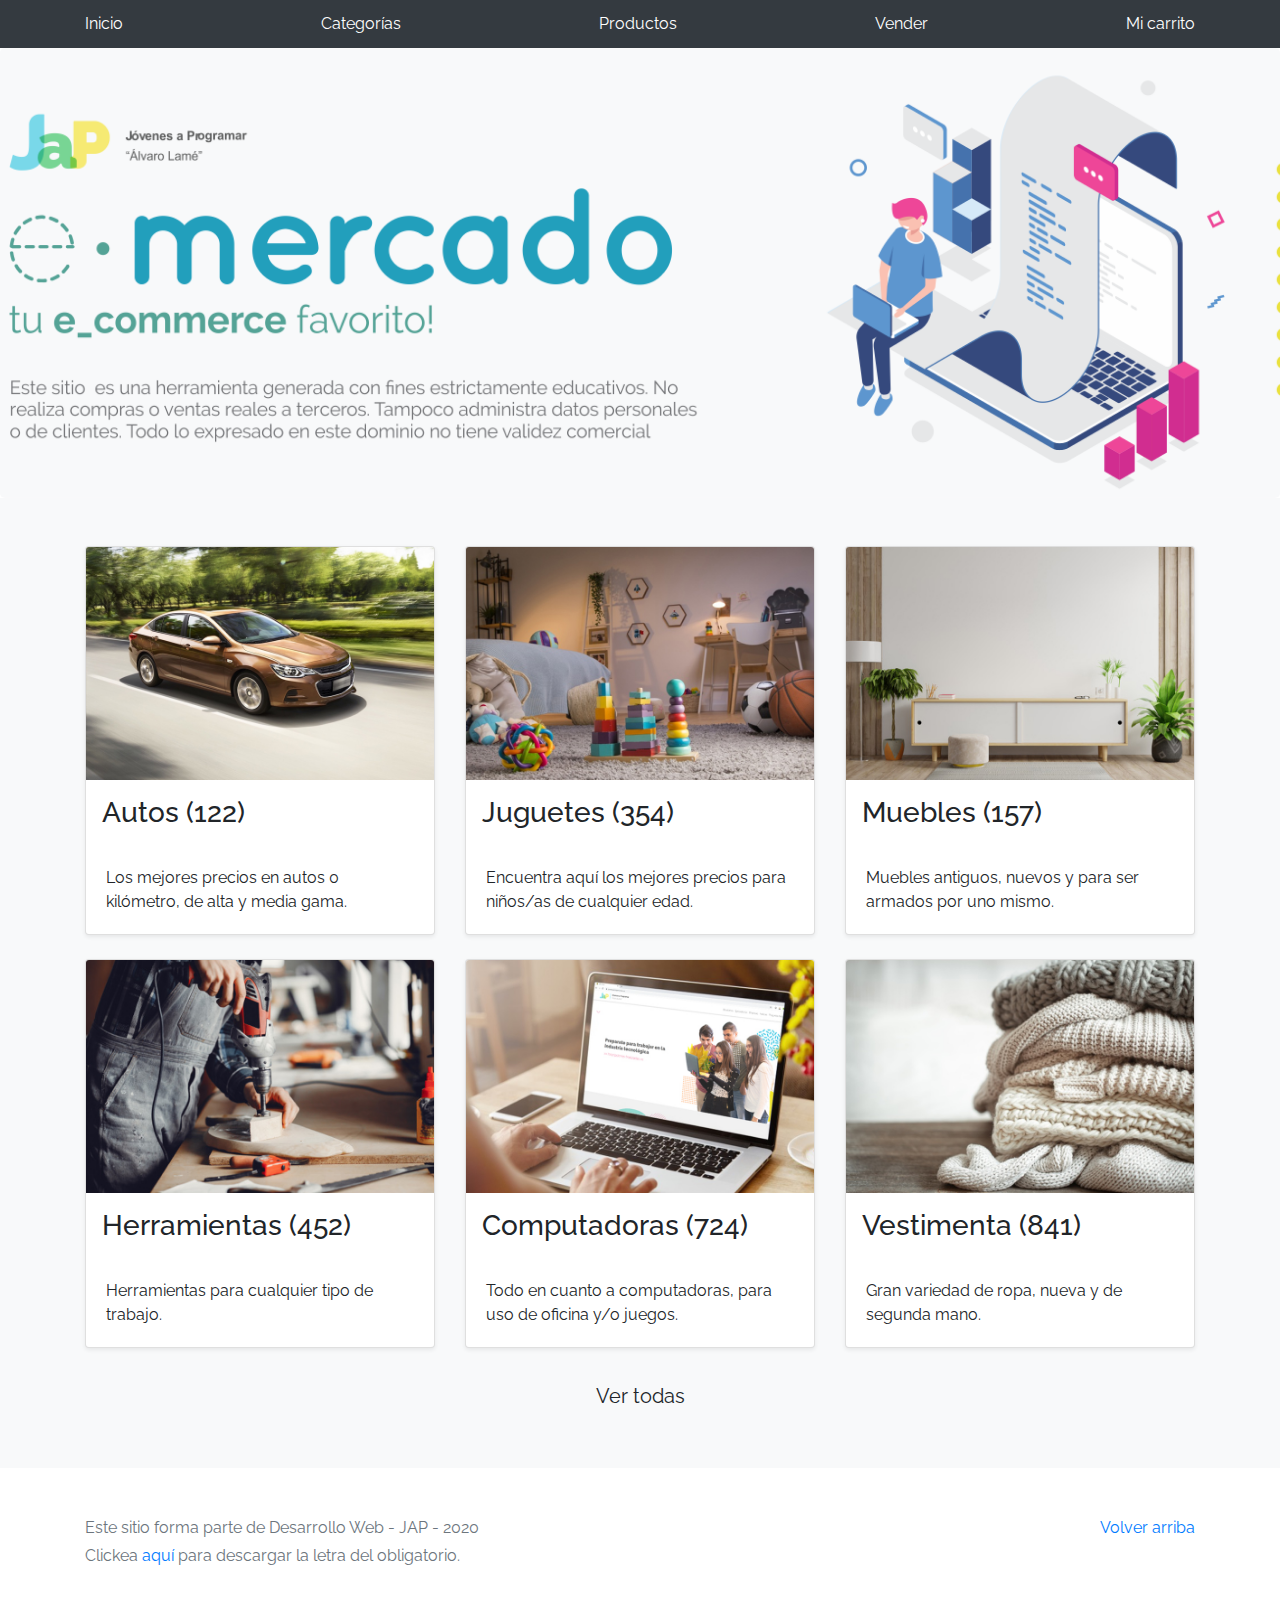
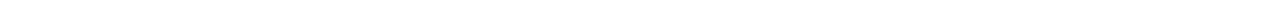
==== index.html @ 72a2771c "commit 1" ====
<!DOCTYPE html>
<!-- saved from url=(0049)https://getbootstrap.com/docs/4.3/examples/album/ -->
<html lang="en">
  <head>
    <meta http-equiv="Content-Type" content="text/html; charset=UTF-8">
    <meta name="viewport" content="width=device-width, initial-scale=1, shrink-to-fit=no">
    <meta name="description" content="">
    <title>eMercado - Todo lo que busques está aquí</title>

    <link rel="canonical" href="https://getbootstrap.com/docs/4.3/examples/album/">
    <link href="https://fonts.googleapis.com/css?family=Raleway:300,300i,400,400i,700,700i,900,900i" rel="stylesheet">
    <!-- Bootstrap core CSS -->
    <link href="css/bootstrap.min.css" rel="stylesheet">
    <link href="css/styles.css" rel="stylesheet">
  </head>
  <body>
    <nav class="site-header sticky-top py-1 bg-dark">
      <div class="container d-flex flex-column flex-md-row justify-content-between">
        <a class="py-2 d-none d-md-inline-block" href="index.html">Inicio</a>
        <a class="py-2 d-none d-md-inline-block" href="categories.html">Categorías</a>
        <a class="py-2 d-none d-md-inline-block" href="products.html">Productos</a>
        <a class="py-2 d-none d-md-inline-block" href="sell.html">Vender</a>
        <a class="py-2 d-none d-md-inline-block" href="cart.html">Mi carrito</a>
      </div>
    </nav>
    <main role="main">
      <section class="jumbotron text-center">
        <div class="m-5">
          <h1></h1>
        </div>
      </section>
      <div class="album py-5 bg-light">
        <div class="container">
          <div class="row">
            <div class="col-md-4">
              <a href="categories.html" class="card mb-4 shadow-sm custom-card">
                <img class="bd-placeholder-img card-img-top"  src="img/cat1.jpg">
                <h3 class="m-3">Autos (122)</h3>
                <div class="card-body">
                  <p class="card-text">Los mejores precios en autos 0 kilómetro, de alta y media gama.</p>
                </div>
              </a>
            </div>
            <div class="col-md-4">
                <a href="categories.html" class="card mb-4 shadow-sm custom-card">
                  <img class="bd-placeholder-img card-img-top" src="img/cat2.jpg">
                  <h3 class="m-3">Juguetes (354)</h3>
                  <div class="card-body">
                    <p class="card-text">Encuentra aquí los mejores precios para niños/as de cualquier edad.</p>
                  </div>
                </a>
            </div>
            <div class="col-md-4">
                <a href="categories.html" class="card mb-4 shadow-sm custom-card">
                  <img class="bd-placeholder-img card-img-top" src="img/cat3.jpg">
                  <h3 class="m-3">Muebles (157)</h3>
                  <div class="card-body">
                    <p class="card-text">Muebles antiguos, nuevos y para ser armados por uno mismo.</p>
                  </div>
                </a>
            </div>
            <div class="col-md-4">
                <a href="categories.html" class="card mb-4 shadow-sm custom-card">
                  <img class="bd-placeholder-img card-img-top" src="img/cat4.jpg">
                  <h3 class="m-3">Herramientas (452)</h3>
                  <div class="card-body">
                    <p class="card-text">Herramientas para cualquier tipo de trabajo.</p>
                  </div>
                </a>
            </div>
            <div class="col-md-4">
                <a href="categories.html" class="card mb-4 shadow-sm custom-card">
                  <img class="bd-placeholder-img card-img-top" src="img/cat5.jpg">
                  <h3 class="m-3">Computadoras (724)</h3>
                  <div class="card-body">
                    <p class="card-text">Todo en cuanto a computadoras, para uso de oficina y/o juegos.</p>
                  </div>
                </a>
            </div>
            <div class="col-md-4">
                <a href="categories.html" class="card mb-4 shadow-sm custom-card">
                  <img class="bd-placeholder-img card-img-top" src="img/cat6.jpg">
                  <h3 class="m-3">Vestimenta (841)</h3>
                  <div class="card-body">
                    <p class="card-text">Gran variedad de ropa, nueva y de segunda mano.</p>
                  </div>
                </a>
            </div>
          </div>
          <div class="row">
              <a type="button" class="btn btn-light btn-lg btn-block" href="categories.html">Ver todas</a>
          </div>
        </div>
      </div>
    </main>
    <footer class="text-muted">
      <div class="container">
        <p class="float-right">
          <a href="#">Volver arriba</a>
        </p>
        <p>Este sitio forma parte de Desarrollo Web - JAP - 2020</p>
        <p>Clickea <a target="_blank" href="Letra.pdf">aquí</a> para descargar la letra del obligatorio.</p>
      </div>
    </footer>
    <script src="js/jquery-3.4.1.min.js"></script>
    <script src="js/bootstrap.bundle.min.js"></script>
    <script src="js/init.js"></script>
  </body>
</html>
---- css/styles.css ----
.jumbotron, .card-body, .container, .site-header{
    font-family: 'Raleway', serif !important;
}

.jumbotron .display-4{
    font-weight: bold;
}

.jumbotron {
  height: 50vh;
  padding: 5em inherit;
  margin-bottom: 0;
  background-color: #53C0FB;
  background: url('../img/cover_back.png');
  background-size: cover;
  background-position: center;
  background-repeat: no-repeat;
  color: black;
  font-weight: bold;
}

@media (min-width: 768px) {
  .jumbotron {
    padding-top: 6rem;
    padding-bottom: 6rem;
  }
}

.jumbotron p:last-child {
  margin-bottom: 0;
}

.jumbotron-heading {
  font-weight: 300;
}

.jumbotron .container {
  max-width: 40rem;
  background-color: rgba(255, 255, 255, 0.5);
  border-radius: 10px;
  text-shadow: 1px 1px 2px grey;
}

.jumbotron .lead{
  font-size: 38px;
}

footer {
  padding-top: 3rem;
  padding-bottom: 3rem;
}

footer p {
  margin-bottom: .25rem;
}

.site-header a {
  color: white;
  transition: ease-in-out color .15s;
}

.light-text {
  color: white;
}

.site-header .dropdown-menu a {
  color: black;
}

.dropzone{
  border: 2px dashed #0087F7;
  border-radius: 5px;
  background: white;
}

.alert{
  position: fixed;
  top:80px;
  width: 50%;
  left: 50%;
  transform: translate(-50%, 0);
}

.lds-ring {
  display: inline-block;
  position: relative;
  width: 64px;
  height: 64px;
  top:50%;
  left: 50%;
}
.lds-ring div {
  box-sizing: border-box;
  display: block;
  position: absolute;
  width: 51px;
  height: 51px;
  margin: 6px;
  border: 6px solid #fff;
  border-radius: 50%;
  animation: lds-ring 1.2s cubic-bezier(0.5, 0, 0.5, 1) infinite;
  border-color: #fff transparent transparent transparent;
}
.lds-ring div:nth-child(1) {
  animation-delay: -0.45s;
}
.lds-ring div:nth-child(2) {
  animation-delay: -0.3s;
}
.lds-ring div:nth-child(3) {
  animation-delay: -0.15s;
}
@keyframes lds-ring {
  0% {
    transform: rotate(0deg);
  }
  100% {
    transform: rotate(360deg);
  }
}

#spinner-wrapper{
  position: fixed;
  background-color: rgba(0,0,0,0.5);
  width:100%;
  height: 100%;
  top:0;
  left:0;
  z-index: 1021;
  display: none;
}

a.custom-card,
a.custom-card:hover {
  color: inherit;
  text-decoration: inherit;
}

.checked {
  color: orange;
}
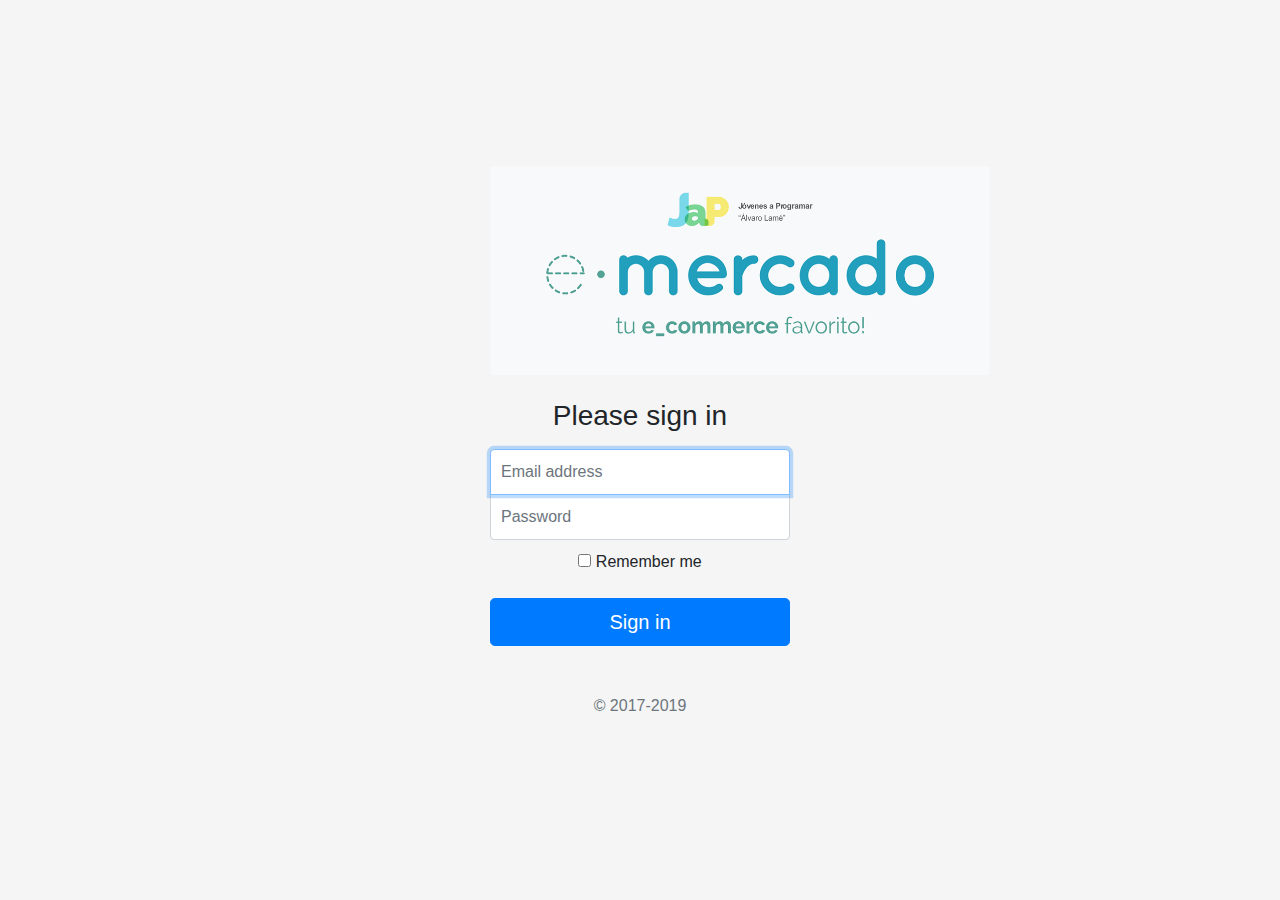
==== commit e3da32f0: "commit 2" ====
--- a/index.html
+++ b/index.html
@@ -1,109 +1,90 @@
 <!DOCTYPE html>
 <!-- saved from url=(0049)https://getbootstrap.com/docs/4.3/examples/album/ -->
 <html lang="en">
-  <head>
-    <meta http-equiv="Content-Type" content="text/html; charset=UTF-8">
-    <meta name="viewport" content="width=device-width, initial-scale=1, shrink-to-fit=no">
-    <meta name="description" content="">
-    <title>eMercado - Todo lo que busques está aquí</title>
 
-    <link rel="canonical" href="https://getbootstrap.com/docs/4.3/examples/album/">
-    <link href="https://fonts.googleapis.com/css?family=Raleway:300,300i,400,400i,700,700i,900,900i" rel="stylesheet">
-    <!-- Bootstrap core CSS -->
-    <link href="css/bootstrap.min.css" rel="stylesheet">
-    <link href="css/styles.css" rel="stylesheet">
-  </head>
-  <body>
-    <nav class="site-header sticky-top py-1 bg-dark">
-      <div class="container d-flex flex-column flex-md-row justify-content-between">
-        <a class="py-2 d-none d-md-inline-block" href="index.html">Inicio</a>
-        <a class="py-2 d-none d-md-inline-block" href="categories.html">Categorías</a>
-        <a class="py-2 d-none d-md-inline-block" href="products.html">Productos</a>
-        <a class="py-2 d-none d-md-inline-block" href="sell.html">Vender</a>
-        <a class="py-2 d-none d-md-inline-block" href="cart.html">Mi carrito</a>
-      </div>
-    </nav>
-    <main role="main">
-      <section class="jumbotron text-center">
-        <div class="m-5">
-          <h1></h1>
-        </div>
-      </section>
-      <div class="album py-5 bg-light">
-        <div class="container">
-          <div class="row">
-            <div class="col-md-4">
-              <a href="categories.html" class="card mb-4 shadow-sm custom-card">
-                <img class="bd-placeholder-img card-img-top"  src="img/cat1.jpg">
-                <h3 class="m-3">Autos (122)</h3>
-                <div class="card-body">
-                  <p class="card-text">Los mejores precios en autos 0 kilómetro, de alta y media gama.</p>
-                </div>
-              </a>
-            </div>
-            <div class="col-md-4">
-                <a href="categories.html" class="card mb-4 shadow-sm custom-card">
-                  <img class="bd-placeholder-img card-img-top" src="img/cat2.jpg">
-                  <h3 class="m-3">Juguetes (354)</h3>
-                  <div class="card-body">
-                    <p class="card-text">Encuentra aquí los mejores precios para niños/as de cualquier edad.</p>
-                  </div>
-                </a>
-            </div>
-            <div class="col-md-4">
-                <a href="categories.html" class="card mb-4 shadow-sm custom-card">
-                  <img class="bd-placeholder-img card-img-top" src="img/cat3.jpg">
-                  <h3 class="m-3">Muebles (157)</h3>
-                  <div class="card-body">
-                    <p class="card-text">Muebles antiguos, nuevos y para ser armados por uno mismo.</p>
-                  </div>
-                </a>
-            </div>
-            <div class="col-md-4">
-                <a href="categories.html" class="card mb-4 shadow-sm custom-card">
-                  <img class="bd-placeholder-img card-img-top" src="img/cat4.jpg">
-                  <h3 class="m-3">Herramientas (452)</h3>
-                  <div class="card-body">
-                    <p class="card-text">Herramientas para cualquier tipo de trabajo.</p>
-                  </div>
-                </a>
-            </div>
-            <div class="col-md-4">
-                <a href="categories.html" class="card mb-4 shadow-sm custom-card">
-                  <img class="bd-placeholder-img card-img-top" src="img/cat5.jpg">
-                  <h3 class="m-3">Computadoras (724)</h3>
-                  <div class="card-body">
-                    <p class="card-text">Todo en cuanto a computadoras, para uso de oficina y/o juegos.</p>
-                  </div>
-                </a>
-            </div>
-            <div class="col-md-4">
-                <a href="categories.html" class="card mb-4 shadow-sm custom-card">
-                  <img class="bd-placeholder-img card-img-top" src="img/cat6.jpg">
-                  <h3 class="m-3">Vestimenta (841)</h3>
-                  <div class="card-body">
-                    <p class="card-text">Gran variedad de ropa, nueva y de segunda mano.</p>
-                  </div>
-                </a>
-            </div>
-          </div>
-          <div class="row">
-              <a type="button" class="btn btn-light btn-lg btn-block" href="categories.html">Ver todas</a>
-          </div>
-        </div>
-      </div>
-    </main>
-    <footer class="text-muted">
-      <div class="container">
-        <p class="float-right">
-          <a href="#">Volver arriba</a>
-        </p>
-        <p>Este sitio forma parte de Desarrollo Web - JAP - 2020</p>
-        <p>Clickea <a target="_blank" href="Letra.pdf">aquí</a> para descargar la letra del obligatorio.</p>
-      </div>
-    </footer>
-    <script src="js/jquery-3.4.1.min.js"></script>
-    <script src="js/bootstrap.bundle.min.js"></script>
-    <script src="js/init.js"></script>
-  </body>
+<head>
+  <meta http-equiv="Content-Type" content="text/html; charset=UTF-8">
+  <meta name="viewport" content="width=device-width, initial-scale=1, shrink-to-fit=no">
+  <meta name="description" content="">
+  <title>eMercado - Todo lo que busques está aquí</title>
+
+  <link rel="canonical" href="https://getbootstrap.com/docs/4.3/examples/album/">
+  <link href="https://fonts.googleapis.com/css?family=Raleway:300,300i,400,400i,700,700i,900,900i" rel="stylesheet">
+  <!-- Bootstrap core CSS -->
+  <link href="css/bootstrap.min.css" rel="stylesheet">
+  <link href="css/styles.css" rel="stylesheet">
+  <link rel="canonical" href="https://getbootstrap.com/docs/4.3/examples/sign-in/">
+  <style>
+    html,
+body {
+  height: 100%;
+}
+
+body {
+  font-family: sans-serif;
+  display: -ms-flexbox;
+  display: flex;
+  -ms-flex-align: center;
+  align-items: center;
+  padding-top: 40px;
+  padding-bottom: 40px;
+  background-color: #f5f5f5;
+}
+
+.form-signin {
+  width: 100%;
+  max-width: 330px;
+  padding: 15px;
+  margin: auto;
+}
+.form-signin .checkbox {
+  font-weight: 400;
+}
+.form-signin .form-control {
+  position: relative;
+  box-sizing: border-box;
+  height: auto;
+  padding: 10px;
+  font-size: 16px;
+}
+.form-signin .form-control:focus {
+  z-index: 2;
+}
+.form-signin input[type="email"] {
+  margin-bottom: -1px;
+  border-bottom-right-radius: 0;
+  border-bottom-left-radius: 0;
+}
+.form-signin input[type="password"] {
+  margin-bottom: 10px;
+  border-top-left-radius: 0;
+  border-top-right-radius: 0;
+}
+
+  </style>
+
+</head>
+
+<body class="text-center">
+  <form action="menu.html" class="form-signin">
+    <img class="mb-4" src="img/login.png" width="500" >
+    <h1 class="h3 mb-3 font-weight-normal">Please sign in</h1>
+    <label for="inputEmail" class="sr-only">Email address</label>
+    <input type="email" id="inputEmail" class="form-control" placeholder="Email address" required autofocus>
+    <label for="inputPassword" class="sr-only">Password</label>
+    <input type="password" id="inputPassword" class="form-control" placeholder="Password" required style="display: flex;">
+    <div class="checkbox mb-3">
+      <label>
+        <input type="checkbox" value="remember-me"> Remember me
+      </label>
+    </div>
+    <button class="btn btn-lg btn-primary btn-block" type="submit">Sign in</button>
+    <p class="mt-5 mb-3 text-muted">&copy; 2017-2019</p>
+
+    
+  </form>
+  
+  
+</body>
+
 </html>--- a/css/styles.css
+++ b/css/styles.css
@@ -1,3 +1,27 @@
+/* BASIC */
+
+
+body {
+  height: 100vh;
+}
+
+a {
+  color: #92badd;
+  display:inline-block;
+  text-decoration: none;
+  font-weight: 400;
+}
+
+h2 {
+  text-align: center;
+  font-size: 16px;
+  font-weight: 600;
+  text-transform: uppercase;
+  display:inline-block;
+  margin: 40px 8px 10px 8px; 
+  color: #cccccc;
+}
+
 .jumbotron, .card-body, .container, .site-header{
     font-family: 'Raleway', serif !important;
 }
@@ -138,4 +162,234 @@
 
 .checked {
   color: orange;
-}+}
+
+.wrapper {
+  display: flex;
+  align-items: center;
+  flex-direction: column; 
+  justify-content: center;
+  width: 100%;
+  min-height: 100%;
+  padding: 20px;
+}
+
+#formContent {
+  -webkit-border-radius: 10px 10px 10px 10px;
+  border-radius: 10px 10px 10px 10px;
+  background: #fff;
+  padding: 30px;
+  width: 90%;
+  max-width: 450px;
+  position: relative;
+  padding: 0px;
+  -webkit-box-shadow: 0 30px 60px 0 rgba(0,0,0,0.3);
+  box-shadow: 0 30px 60px 0 rgba(0,0,0,0.3);
+  text-align: center;
+}
+
+#formFooter {
+  background-color: #f6f6f6;
+  border-top: 1px solid #dce8f1;
+  padding: 25px;
+  text-align: center;
+  -webkit-border-radius: 0 0 10px 10px;
+  border-radius: 0 0 10px 10px;
+}
+
+
+
+/* TABS */
+
+h2.inactive {
+  color: #cccccc;
+}
+
+h2.active {
+  color: #0d0d0d;
+  border-bottom: 2px solid #5fbae9;
+}
+
+
+
+/* FORM TYPOGRAPHY*/
+
+input[type=button], input[type=submit], input[type=reset]  {
+  background-color: #56baed;
+  border: none;
+  color: white;
+  padding: 15px 80px;
+  text-align: center;
+  text-decoration: none;
+  display: inline-block;
+  text-transform: uppercase;
+  font-size: 13px;
+  -webkit-box-shadow: 0 10px 30px 0 rgba(95,186,233,0.4);
+  box-shadow: 0 10px 30px 0 rgba(95,186,233,0.4);
+  -webkit-border-radius: 5px 5px 5px 5px;
+  border-radius: 5px 5px 5px 5px;
+  margin: 5px 20px 40px 20px;
+  -webkit-transition: all 0.3s ease-in-out;
+  -moz-transition: all 0.3s ease-in-out;
+  -ms-transition: all 0.3s ease-in-out;
+  -o-transition: all 0.3s ease-in-out;
+  transition: all 0.3s ease-in-out;
+}
+
+input[type=button]:hover, input[type=submit]:hover, input[type=reset]:hover  {
+  background-color: #39ace7;
+}
+
+input[type=button]:active, input[type=submit]:active, input[type=reset]:active  {
+  -moz-transform: scale(0.95);
+  -webkit-transform: scale(0.95);
+  -o-transform: scale(0.95);
+  -ms-transform: scale(0.95);
+  transform: scale(0.95);
+}
+
+input[type=text] {
+  background-color: #f6f6f6;
+  border: none;
+  color: #0d0d0d;
+  padding: 15px 32px;
+  text-align: center;
+  text-decoration: none;
+  display: inline-block;
+  font-size: 16px;
+  margin: 5px;
+  width: 85%;
+  border: 2px solid #f6f6f6;
+  -webkit-transition: all 0.5s ease-in-out;
+  -moz-transition: all 0.5s ease-in-out;
+  -ms-transition: all 0.5s ease-in-out;
+  -o-transition: all 0.5s ease-in-out;
+  transition: all 0.5s ease-in-out;
+  -webkit-border-radius: 5px 5px 5px 5px;
+  border-radius: 5px 5px 5px 5px;
+}
+
+input[type=text]:focus {
+  background-color: #fff;
+  border-bottom: 2px solid #5fbae9;
+}
+
+input[type=text]:placeholder {
+  color: #cccccc;
+}
+
+
+
+/* ANIMATIONS */
+
+/* Simple CSS3 Fade-in-down Animation */
+.fadeInDown {
+  -webkit-animation-name: fadeInDown;
+  animation-name: fadeInDown;
+  -webkit-animation-duration: 1s;
+  animation-duration: 1s;
+  -webkit-animation-fill-mode: both;
+  animation-fill-mode: both;
+}
+
+@-webkit-keyframes fadeInDown {
+  0% {
+    opacity: 0;
+    -webkit-transform: translate3d(0, -100%, 0);
+    transform: translate3d(0, -100%, 0);
+  }
+  100% {
+    opacity: 1;
+    -webkit-transform: none;
+    transform: none;
+  }
+}
+
+@keyframes fadeInDown {
+  0% {
+    opacity: 0;
+    -webkit-transform: translate3d(0, -100%, 0);
+    transform: translate3d(0, -100%, 0);
+  }
+  100% {
+    opacity: 1;
+    -webkit-transform: none;
+    transform: none;
+  }
+}
+
+/* Simple CSS3 Fade-in Animation */
+@-webkit-keyframes fadeIn { from { opacity:0; } to { opacity:1; } }
+@-moz-keyframes fadeIn { from { opacity:0; } to { opacity:1; } }
+@keyframes fadeIn { from { opacity:0; } to { opacity:1; } }
+
+.fadeIn {
+  opacity:0;
+  -webkit-animation:fadeIn ease-in 1;
+  -moz-animation:fadeIn ease-in 1;
+  animation:fadeIn ease-in 1;
+
+  -webkit-animation-fill-mode:forwards;
+  -moz-animation-fill-mode:forwards;
+  animation-fill-mode:forwards;
+
+  -webkit-animation-duration:1s;
+  -moz-animation-duration:1s;
+  animation-duration:1s;
+}
+
+.fadeIn.first {
+  -webkit-animation-delay: 0.4s;
+  -moz-animation-delay: 0.4s;
+  animation-delay: 0.4s;
+}
+
+.fadeIn.second {
+  -webkit-animation-delay: 0.6s;
+  -moz-animation-delay: 0.6s;
+  animation-delay: 0.6s;
+}
+
+.fadeIn.third {
+  -webkit-animation-delay: 0.8s;
+  -moz-animation-delay: 0.8s;
+  animation-delay: 0.8s;
+}
+
+.fadeIn.fourth {
+  -webkit-animation-delay: 1s;
+  -moz-animation-delay: 1s;
+  animation-delay: 1s;
+}
+
+/* Simple CSS3 Fade-in Animation */
+.underlineHover:after {
+  display: block;
+  left: 0;
+  bottom: -10px;
+  width: 0;
+  height: 2px;
+  background-color: #56baed;
+  content: "";
+  transition: width 0.2s;
+}
+
+.underlineHover:hover {
+  color: #0d0d0d;
+}
+
+.underlineHover:hover:after{
+  width: 100%;
+}
+
+
+
+/* OTHERS */
+
+*:focus {
+    outline: none;
+} 
+
+#icon {
+  width:60%;
+}
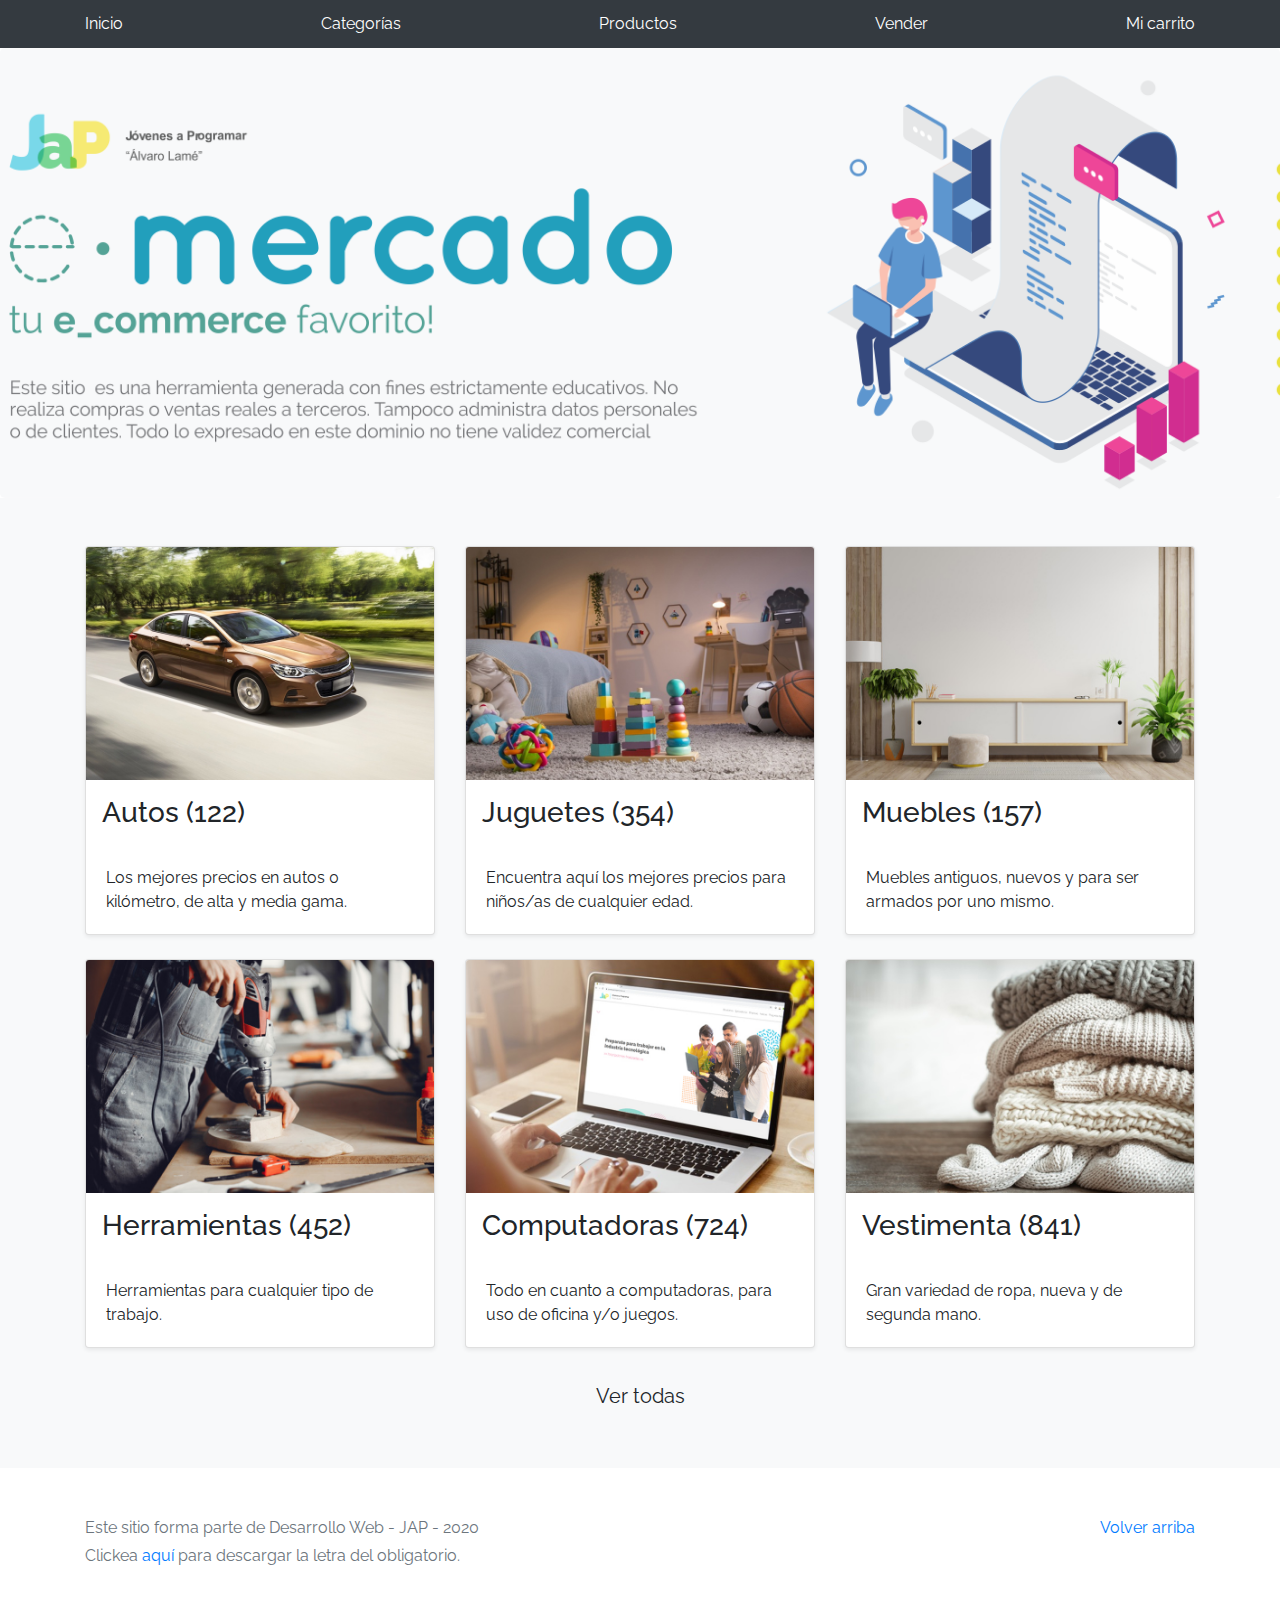
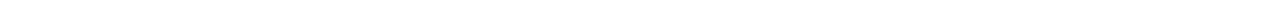
==== commit 23962500: "Revert "commit 2"" ====
--- a/index.html
+++ b/index.html
@@ -1,90 +1,109 @@
 <!DOCTYPE html>
 <!-- saved from url=(0049)https://getbootstrap.com/docs/4.3/examples/album/ -->
 <html lang="en">
+  <head>
+    <meta http-equiv="Content-Type" content="text/html; charset=UTF-8">
+    <meta name="viewport" content="width=device-width, initial-scale=1, shrink-to-fit=no">
+    <meta name="description" content="">
+    <title>eMercado - Todo lo que busques está aquí</title>
 
-<head>
-  <meta http-equiv="Content-Type" content="text/html; charset=UTF-8">
-  <meta name="viewport" content="width=device-width, initial-scale=1, shrink-to-fit=no">
-  <meta name="description" content="">
-  <title>eMercado - Todo lo que busques está aquí</title>
-
-  <link rel="canonical" href="https://getbootstrap.com/docs/4.3/examples/album/">
-  <link href="https://fonts.googleapis.com/css?family=Raleway:300,300i,400,400i,700,700i,900,900i" rel="stylesheet">
-  <!-- Bootstrap core CSS -->
-  <link href="css/bootstrap.min.css" rel="stylesheet">
-  <link href="css/styles.css" rel="stylesheet">
-  <link rel="canonical" href="https://getbootstrap.com/docs/4.3/examples/sign-in/">
-  <style>
-    html,
-body {
-  height: 100%;
-}
-
-body {
-  font-family: sans-serif;
-  display: -ms-flexbox;
-  display: flex;
-  -ms-flex-align: center;
-  align-items: center;
-  padding-top: 40px;
-  padding-bottom: 40px;
-  background-color: #f5f5f5;
-}
-
-.form-signin {
-  width: 100%;
-  max-width: 330px;
-  padding: 15px;
-  margin: auto;
-}
-.form-signin .checkbox {
-  font-weight: 400;
-}
-.form-signin .form-control {
-  position: relative;
-  box-sizing: border-box;
-  height: auto;
-  padding: 10px;
-  font-size: 16px;
-}
-.form-signin .form-control:focus {
-  z-index: 2;
-}
-.form-signin input[type="email"] {
-  margin-bottom: -1px;
-  border-bottom-right-radius: 0;
-  border-bottom-left-radius: 0;
-}
-.form-signin input[type="password"] {
-  margin-bottom: 10px;
-  border-top-left-radius: 0;
-  border-top-right-radius: 0;
-}
-
-  </style>
-
-</head>
-
-<body class="text-center">
-  <form action="menu.html" class="form-signin">
-    <img class="mb-4" src="img/login.png" width="500" >
-    <h1 class="h3 mb-3 font-weight-normal">Please sign in</h1>
-    <label for="inputEmail" class="sr-only">Email address</label>
-    <input type="email" id="inputEmail" class="form-control" placeholder="Email address" required autofocus>
-    <label for="inputPassword" class="sr-only">Password</label>
-    <input type="password" id="inputPassword" class="form-control" placeholder="Password" required style="display: flex;">
-    <div class="checkbox mb-3">
-      <label>
-        <input type="checkbox" value="remember-me"> Remember me
-      </label>
-    </div>
-    <button class="btn btn-lg btn-primary btn-block" type="submit">Sign in</button>
-    <p class="mt-5 mb-3 text-muted">&copy; 2017-2019</p>
-
-    
-  </form>
-  
-  
-</body>
-
+    <link rel="canonical" href="https://getbootstrap.com/docs/4.3/examples/album/">
+    <link href="https://fonts.googleapis.com/css?family=Raleway:300,300i,400,400i,700,700i,900,900i" rel="stylesheet">
+    <!-- Bootstrap core CSS -->
+    <link href="css/bootstrap.min.css" rel="stylesheet">
+    <link href="css/styles.css" rel="stylesheet">
+  </head>
+  <body>
+    <nav class="site-header sticky-top py-1 bg-dark">
+      <div class="container d-flex flex-column flex-md-row justify-content-between">
+        <a class="py-2 d-none d-md-inline-block" href="index.html">Inicio</a>
+        <a class="py-2 d-none d-md-inline-block" href="categories.html">Categorías</a>
+        <a class="py-2 d-none d-md-inline-block" href="products.html">Productos</a>
+        <a class="py-2 d-none d-md-inline-block" href="sell.html">Vender</a>
+        <a class="py-2 d-none d-md-inline-block" href="cart.html">Mi carrito</a>
+      </div>
+    </nav>
+    <main role="main">
+      <section class="jumbotron text-center">
+        <div class="m-5">
+          <h1></h1>
+        </div>
+      </section>
+      <div class="album py-5 bg-light">
+        <div class="container">
+          <div class="row">
+            <div class="col-md-4">
+              <a href="categories.html" class="card mb-4 shadow-sm custom-card">
+                <img class="bd-placeholder-img card-img-top"  src="img/cat1.jpg">
+                <h3 class="m-3">Autos (122)</h3>
+                <div class="card-body">
+                  <p class="card-text">Los mejores precios en autos 0 kilómetro, de alta y media gama.</p>
+                </div>
+              </a>
+            </div>
+            <div class="col-md-4">
+                <a href="categories.html" class="card mb-4 shadow-sm custom-card">
+                  <img class="bd-placeholder-img card-img-top" src="img/cat2.jpg">
+                  <h3 class="m-3">Juguetes (354)</h3>
+                  <div class="card-body">
+                    <p class="card-text">Encuentra aquí los mejores precios para niños/as de cualquier edad.</p>
+                  </div>
+                </a>
+            </div>
+            <div class="col-md-4">
+                <a href="categories.html" class="card mb-4 shadow-sm custom-card">
+                  <img class="bd-placeholder-img card-img-top" src="img/cat3.jpg">
+                  <h3 class="m-3">Muebles (157)</h3>
+                  <div class="card-body">
+                    <p class="card-text">Muebles antiguos, nuevos y para ser armados por uno mismo.</p>
+                  </div>
+                </a>
+            </div>
+            <div class="col-md-4">
+                <a href="categories.html" class="card mb-4 shadow-sm custom-card">
+                  <img class="bd-placeholder-img card-img-top" src="img/cat4.jpg">
+                  <h3 class="m-3">Herramientas (452)</h3>
+                  <div class="card-body">
+                    <p class="card-text">Herramientas para cualquier tipo de trabajo.</p>
+                  </div>
+                </a>
+            </div>
+            <div class="col-md-4">
+                <a href="categories.html" class="card mb-4 shadow-sm custom-card">
+                  <img class="bd-placeholder-img card-img-top" src="img/cat5.jpg">
+                  <h3 class="m-3">Computadoras (724)</h3>
+                  <div class="card-body">
+                    <p class="card-text">Todo en cuanto a computadoras, para uso de oficina y/o juegos.</p>
+                  </div>
+                </a>
+            </div>
+            <div class="col-md-4">
+                <a href="categories.html" class="card mb-4 shadow-sm custom-card">
+                  <img class="bd-placeholder-img card-img-top" src="img/cat6.jpg">
+                  <h3 class="m-3">Vestimenta (841)</h3>
+                  <div class="card-body">
+                    <p class="card-text">Gran variedad de ropa, nueva y de segunda mano.</p>
+                  </div>
+                </a>
+            </div>
+          </div>
+          <div class="row">
+              <a type="button" class="btn btn-light btn-lg btn-block" href="categories.html">Ver todas</a>
+          </div>
+        </div>
+      </div>
+    </main>
+    <footer class="text-muted">
+      <div class="container">
+        <p class="float-right">
+          <a href="#">Volver arriba</a>
+        </p>
+        <p>Este sitio forma parte de Desarrollo Web - JAP - 2020</p>
+        <p>Clickea <a target="_blank" href="Letra.pdf">aquí</a> para descargar la letra del obligatorio.</p>
+      </div>
+    </footer>
+    <script src="js/jquery-3.4.1.min.js"></script>
+    <script src="js/bootstrap.bundle.min.js"></script>
+    <script src="js/init.js"></script>
+  </body>
 </html>--- a/css/styles.css
+++ b/css/styles.css
@@ -1,27 +1,3 @@
-/* BASIC */
-
-
-body {
-  height: 100vh;
-}
-
-a {
-  color: #92badd;
-  display:inline-block;
-  text-decoration: none;
-  font-weight: 400;
-}
-
-h2 {
-  text-align: center;
-  font-size: 16px;
-  font-weight: 600;
-  text-transform: uppercase;
-  display:inline-block;
-  margin: 40px 8px 10px 8px; 
-  color: #cccccc;
-}
-
 .jumbotron, .card-body, .container, .site-header{
     font-family: 'Raleway', serif !important;
 }
@@ -162,234 +138,4 @@
 
 .checked {
   color: orange;
-}
-
-.wrapper {
-  display: flex;
-  align-items: center;
-  flex-direction: column; 
-  justify-content: center;
-  width: 100%;
-  min-height: 100%;
-  padding: 20px;
-}
-
-#formContent {
-  -webkit-border-radius: 10px 10px 10px 10px;
-  border-radius: 10px 10px 10px 10px;
-  background: #fff;
-  padding: 30px;
-  width: 90%;
-  max-width: 450px;
-  position: relative;
-  padding: 0px;
-  -webkit-box-shadow: 0 30px 60px 0 rgba(0,0,0,0.3);
-  box-shadow: 0 30px 60px 0 rgba(0,0,0,0.3);
-  text-align: center;
-}
-
-#formFooter {
-  background-color: #f6f6f6;
-  border-top: 1px solid #dce8f1;
-  padding: 25px;
-  text-align: center;
-  -webkit-border-radius: 0 0 10px 10px;
-  border-radius: 0 0 10px 10px;
-}
-
-
-
-/* TABS */
-
-h2.inactive {
-  color: #cccccc;
-}
-
-h2.active {
-  color: #0d0d0d;
-  border-bottom: 2px solid #5fbae9;
-}
-
-
-
-/* FORM TYPOGRAPHY*/
-
-input[type=button], input[type=submit], input[type=reset]  {
-  background-color: #56baed;
-  border: none;
-  color: white;
-  padding: 15px 80px;
-  text-align: center;
-  text-decoration: none;
-  display: inline-block;
-  text-transform: uppercase;
-  font-size: 13px;
-  -webkit-box-shadow: 0 10px 30px 0 rgba(95,186,233,0.4);
-  box-shadow: 0 10px 30px 0 rgba(95,186,233,0.4);
-  -webkit-border-radius: 5px 5px 5px 5px;
-  border-radius: 5px 5px 5px 5px;
-  margin: 5px 20px 40px 20px;
-  -webkit-transition: all 0.3s ease-in-out;
-  -moz-transition: all 0.3s ease-in-out;
-  -ms-transition: all 0.3s ease-in-out;
-  -o-transition: all 0.3s ease-in-out;
-  transition: all 0.3s ease-in-out;
-}
-
-input[type=button]:hover, input[type=submit]:hover, input[type=reset]:hover  {
-  background-color: #39ace7;
-}
-
-input[type=button]:active, input[type=submit]:active, input[type=reset]:active  {
-  -moz-transform: scale(0.95);
-  -webkit-transform: scale(0.95);
-  -o-transform: scale(0.95);
-  -ms-transform: scale(0.95);
-  transform: scale(0.95);
-}
-
-input[type=text] {
-  background-color: #f6f6f6;
-  border: none;
-  color: #0d0d0d;
-  padding: 15px 32px;
-  text-align: center;
-  text-decoration: none;
-  display: inline-block;
-  font-size: 16px;
-  margin: 5px;
-  width: 85%;
-  border: 2px solid #f6f6f6;
-  -webkit-transition: all 0.5s ease-in-out;
-  -moz-transition: all 0.5s ease-in-out;
-  -ms-transition: all 0.5s ease-in-out;
-  -o-transition: all 0.5s ease-in-out;
-  transition: all 0.5s ease-in-out;
-  -webkit-border-radius: 5px 5px 5px 5px;
-  border-radius: 5px 5px 5px 5px;
-}
-
-input[type=text]:focus {
-  background-color: #fff;
-  border-bottom: 2px solid #5fbae9;
-}
-
-input[type=text]:placeholder {
-  color: #cccccc;
-}
-
-
-
-/* ANIMATIONS */
-
-/* Simple CSS3 Fade-in-down Animation */
-.fadeInDown {
-  -webkit-animation-name: fadeInDown;
-  animation-name: fadeInDown;
-  -webkit-animation-duration: 1s;
-  animation-duration: 1s;
-  -webkit-animation-fill-mode: both;
-  animation-fill-mode: both;
-}
-
-@-webkit-keyframes fadeInDown {
-  0% {
-    opacity: 0;
-    -webkit-transform: translate3d(0, -100%, 0);
-    transform: translate3d(0, -100%, 0);
-  }
-  100% {
-    opacity: 1;
-    -webkit-transform: none;
-    transform: none;
-  }
-}
-
-@keyframes fadeInDown {
-  0% {
-    opacity: 0;
-    -webkit-transform: translate3d(0, -100%, 0);
-    transform: translate3d(0, -100%, 0);
-  }
-  100% {
-    opacity: 1;
-    -webkit-transform: none;
-    transform: none;
-  }
-}
-
-/* Simple CSS3 Fade-in Animation */
-@-webkit-keyframes fadeIn { from { opacity:0; } to { opacity:1; } }
-@-moz-keyframes fadeIn { from { opacity:0; } to { opacity:1; } }
-@keyframes fadeIn { from { opacity:0; } to { opacity:1; } }
-
-.fadeIn {
-  opacity:0;
-  -webkit-animation:fadeIn ease-in 1;
-  -moz-animation:fadeIn ease-in 1;
-  animation:fadeIn ease-in 1;
-
-  -webkit-animation-fill-mode:forwards;
-  -moz-animation-fill-mode:forwards;
-  animation-fill-mode:forwards;
-
-  -webkit-animation-duration:1s;
-  -moz-animation-duration:1s;
-  animation-duration:1s;
-}
-
-.fadeIn.first {
-  -webkit-animation-delay: 0.4s;
-  -moz-animation-delay: 0.4s;
-  animation-delay: 0.4s;
-}
-
-.fadeIn.second {
-  -webkit-animation-delay: 0.6s;
-  -moz-animation-delay: 0.6s;
-  animation-delay: 0.6s;
-}
-
-.fadeIn.third {
-  -webkit-animation-delay: 0.8s;
-  -moz-animation-delay: 0.8s;
-  animation-delay: 0.8s;
-}
-
-.fadeIn.fourth {
-  -webkit-animation-delay: 1s;
-  -moz-animation-delay: 1s;
-  animation-delay: 1s;
-}
-
-/* Simple CSS3 Fade-in Animation */
-.underlineHover:after {
-  display: block;
-  left: 0;
-  bottom: -10px;
-  width: 0;
-  height: 2px;
-  background-color: #56baed;
-  content: "";
-  transition: width 0.2s;
-}
-
-.underlineHover:hover {
-  color: #0d0d0d;
-}
-
-.underlineHover:hover:after{
-  width: 100%;
-}
-
-
-
-/* OTHERS */
-
-*:focus {
-    outline: none;
-} 
-
-#icon {
-  width:60%;
-}
+}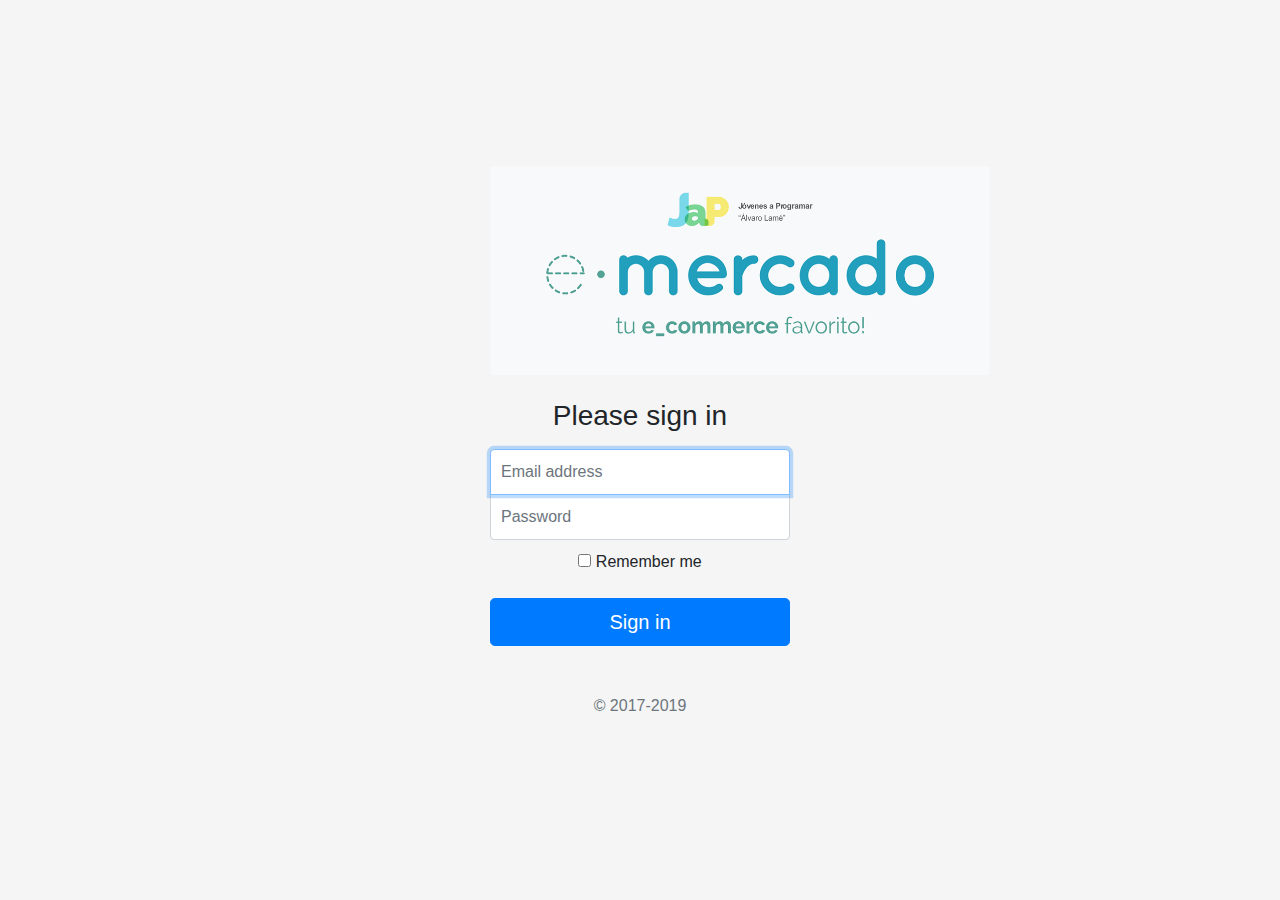
==== commit 1944484c: "commit 2" ====
--- a/index.html
+++ b/index.html
@@ -1,109 +1,90 @@
 <!DOCTYPE html>
 <!-- saved from url=(0049)https://getbootstrap.com/docs/4.3/examples/album/ -->
 <html lang="en">
-  <head>
-    <meta http-equiv="Content-Type" content="text/html; charset=UTF-8">
-    <meta name="viewport" content="width=device-width, initial-scale=1, shrink-to-fit=no">
-    <meta name="description" content="">
-    <title>eMercado - Todo lo que busques está aquí</title>
 
-    <link rel="canonical" href="https://getbootstrap.com/docs/4.3/examples/album/">
-    <link href="https://fonts.googleapis.com/css?family=Raleway:300,300i,400,400i,700,700i,900,900i" rel="stylesheet">
-    <!-- Bootstrap core CSS -->
-    <link href="css/bootstrap.min.css" rel="stylesheet">
-    <link href="css/styles.css" rel="stylesheet">
-  </head>
-  <body>
-    <nav class="site-header sticky-top py-1 bg-dark">
-      <div class="container d-flex flex-column flex-md-row justify-content-between">
-        <a class="py-2 d-none d-md-inline-block" href="index.html">Inicio</a>
-        <a class="py-2 d-none d-md-inline-block" href="categories.html">Categorías</a>
-        <a class="py-2 d-none d-md-inline-block" href="products.html">Productos</a>
-        <a class="py-2 d-none d-md-inline-block" href="sell.html">Vender</a>
-        <a class="py-2 d-none d-md-inline-block" href="cart.html">Mi carrito</a>
-      </div>
-    </nav>
-    <main role="main">
-      <section class="jumbotron text-center">
-        <div class="m-5">
-          <h1></h1>
-        </div>
-      </section>
-      <div class="album py-5 bg-light">
-        <div class="container">
-          <div class="row">
-            <div class="col-md-4">
-              <a href="categories.html" class="card mb-4 shadow-sm custom-card">
-                <img class="bd-placeholder-img card-img-top"  src="img/cat1.jpg">
-                <h3 class="m-3">Autos (122)</h3>
-                <div class="card-body">
-                  <p class="card-text">Los mejores precios en autos 0 kilómetro, de alta y media gama.</p>
-                </div>
-              </a>
-            </div>
-            <div class="col-md-4">
-                <a href="categories.html" class="card mb-4 shadow-sm custom-card">
-                  <img class="bd-placeholder-img card-img-top" src="img/cat2.jpg">
-                  <h3 class="m-3">Juguetes (354)</h3>
-                  <div class="card-body">
-                    <p class="card-text">Encuentra aquí los mejores precios para niños/as de cualquier edad.</p>
-                  </div>
-                </a>
-            </div>
-            <div class="col-md-4">
-                <a href="categories.html" class="card mb-4 shadow-sm custom-card">
-                  <img class="bd-placeholder-img card-img-top" src="img/cat3.jpg">
-                  <h3 class="m-3">Muebles (157)</h3>
-                  <div class="card-body">
-                    <p class="card-text">Muebles antiguos, nuevos y para ser armados por uno mismo.</p>
-                  </div>
-                </a>
-            </div>
-            <div class="col-md-4">
-                <a href="categories.html" class="card mb-4 shadow-sm custom-card">
-                  <img class="bd-placeholder-img card-img-top" src="img/cat4.jpg">
-                  <h3 class="m-3">Herramientas (452)</h3>
-                  <div class="card-body">
-                    <p class="card-text">Herramientas para cualquier tipo de trabajo.</p>
-                  </div>
-                </a>
-            </div>
-            <div class="col-md-4">
-                <a href="categories.html" class="card mb-4 shadow-sm custom-card">
-                  <img class="bd-placeholder-img card-img-top" src="img/cat5.jpg">
-                  <h3 class="m-3">Computadoras (724)</h3>
-                  <div class="card-body">
-                    <p class="card-text">Todo en cuanto a computadoras, para uso de oficina y/o juegos.</p>
-                  </div>
-                </a>
-            </div>
-            <div class="col-md-4">
-                <a href="categories.html" class="card mb-4 shadow-sm custom-card">
-                  <img class="bd-placeholder-img card-img-top" src="img/cat6.jpg">
-                  <h3 class="m-3">Vestimenta (841)</h3>
-                  <div class="card-body">
-                    <p class="card-text">Gran variedad de ropa, nueva y de segunda mano.</p>
-                  </div>
-                </a>
-            </div>
-          </div>
-          <div class="row">
-              <a type="button" class="btn btn-light btn-lg btn-block" href="categories.html">Ver todas</a>
-          </div>
-        </div>
-      </div>
-    </main>
-    <footer class="text-muted">
-      <div class="container">
-        <p class="float-right">
-          <a href="#">Volver arriba</a>
-        </p>
-        <p>Este sitio forma parte de Desarrollo Web - JAP - 2020</p>
-        <p>Clickea <a target="_blank" href="Letra.pdf">aquí</a> para descargar la letra del obligatorio.</p>
-      </div>
-    </footer>
-    <script src="js/jquery-3.4.1.min.js"></script>
-    <script src="js/bootstrap.bundle.min.js"></script>
-    <script src="js/init.js"></script>
-  </body>
+<head>
+  <meta http-equiv="Content-Type" content="text/html; charset=UTF-8">
+  <meta name="viewport" content="width=device-width, initial-scale=1, shrink-to-fit=no">
+  <meta name="description" content="">
+  <title>eMercado - Todo lo que busques está aquí</title>
+
+  <link rel="canonical" href="https://getbootstrap.com/docs/4.3/examples/album/">
+  <link href="https://fonts.googleapis.com/css?family=Raleway:300,300i,400,400i,700,700i,900,900i" rel="stylesheet">
+  <!-- Bootstrap core CSS -->
+  <link href="css/bootstrap.min.css" rel="stylesheet">
+  <link href="css/styles.css" rel="stylesheet">
+  <link rel="canonical" href="https://getbootstrap.com/docs/4.3/examples/sign-in/">
+  <style>
+    html,
+body {
+  height: 100%;
+}
+
+body {
+  font-family: sans-serif;
+  display: -ms-flexbox;
+  display: flex;
+  -ms-flex-align: center;
+  align-items: center;
+  padding-top: 40px;
+  padding-bottom: 40px;
+  background-color: #f5f5f5;
+}
+
+.form-signin {
+  width: 100%;
+  max-width: 330px;
+  padding: 15px;
+  margin: auto;
+}
+.form-signin .checkbox {
+  font-weight: 400;
+}
+.form-signin .form-control {
+  position: relative;
+  box-sizing: border-box;
+  height: auto;
+  padding: 10px;
+  font-size: 16px;
+}
+.form-signin .form-control:focus {
+  z-index: 2;
+}
+.form-signin input[type="email"] {
+  margin-bottom: -1px;
+  border-bottom-right-radius: 0;
+  border-bottom-left-radius: 0;
+}
+.form-signin input[type="password"] {
+  margin-bottom: 10px;
+  border-top-left-radius: 0;
+  border-top-right-radius: 0;
+}
+
+  </style>
+
+</head>
+
+<body class="text-center">
+  <form action="menu.html" class="form-signin">
+    <img class="mb-4" src="img/login.png" width="500" >
+    <h1 class="h3 mb-3 font-weight-normal">Please sign in</h1>
+    <label for="inputEmail" class="sr-only">Email address</label>
+    <input type="email" id="inputEmail" class="form-control" placeholder="Email address" required autofocus>
+    <label for="inputPassword" class="sr-only">Password</label>
+    <input type="password" id="inputPassword" class="form-control" placeholder="Password" required style="display: flex;">
+    <div class="checkbox mb-3">
+      <label>
+        <input type="checkbox" value="remember-me"> Remember me
+      </label>
+    </div>
+    <button class="btn btn-lg btn-primary btn-block" type="submit">Sign in</button>
+    <p class="mt-5 mb-3 text-muted">&copy; 2017-2019</p>
+
+    
+  </form>
+  
+  
+</body>
+
 </html>--- a/css/styles.css
+++ b/css/styles.css
@@ -1,3 +1,27 @@
+/* BASIC */
+
+
+body {
+  height: 100vh;
+}
+
+a {
+  color: #92badd;
+  display:inline-block;
+  text-decoration: none;
+  font-weight: 400;
+}
+
+h2 {
+  text-align: center;
+  font-size: 16px;
+  font-weight: 600;
+  text-transform: uppercase;
+  display:inline-block;
+  margin: 40px 8px 10px 8px; 
+  color: #cccccc;
+}
+
 .jumbotron, .card-body, .container, .site-header{
     font-family: 'Raleway', serif !important;
 }
@@ -138,4 +162,234 @@
 
 .checked {
   color: orange;
-}+}
+
+.wrapper {
+  display: flex;
+  align-items: center;
+  flex-direction: column; 
+  justify-content: center;
+  width: 100%;
+  min-height: 100%;
+  padding: 20px;
+}
+
+#formContent {
+  -webkit-border-radius: 10px 10px 10px 10px;
+  border-radius: 10px 10px 10px 10px;
+  background: #fff;
+  padding: 30px;
+  width: 90%;
+  max-width: 450px;
+  position: relative;
+  padding: 0px;
+  -webkit-box-shadow: 0 30px 60px 0 rgba(0,0,0,0.3);
+  box-shadow: 0 30px 60px 0 rgba(0,0,0,0.3);
+  text-align: center;
+}
+
+#formFooter {
+  background-color: #f6f6f6;
+  border-top: 1px solid #dce8f1;
+  padding: 25px;
+  text-align: center;
+  -webkit-border-radius: 0 0 10px 10px;
+  border-radius: 0 0 10px 10px;
+}
+
+
+
+/* TABS */
+
+h2.inactive {
+  color: #cccccc;
+}
+
+h2.active {
+  color: #0d0d0d;
+  border-bottom: 2px solid #5fbae9;
+}
+
+
+
+/* FORM TYPOGRAPHY*/
+
+input[type=button], input[type=submit], input[type=reset]  {
+  background-color: #56baed;
+  border: none;
+  color: white;
+  padding: 15px 80px;
+  text-align: center;
+  text-decoration: none;
+  display: inline-block;
+  text-transform: uppercase;
+  font-size: 13px;
+  -webkit-box-shadow: 0 10px 30px 0 rgba(95,186,233,0.4);
+  box-shadow: 0 10px 30px 0 rgba(95,186,233,0.4);
+  -webkit-border-radius: 5px 5px 5px 5px;
+  border-radius: 5px 5px 5px 5px;
+  margin: 5px 20px 40px 20px;
+  -webkit-transition: all 0.3s ease-in-out;
+  -moz-transition: all 0.3s ease-in-out;
+  -ms-transition: all 0.3s ease-in-out;
+  -o-transition: all 0.3s ease-in-out;
+  transition: all 0.3s ease-in-out;
+}
+
+input[type=button]:hover, input[type=submit]:hover, input[type=reset]:hover  {
+  background-color: #39ace7;
+}
+
+input[type=button]:active, input[type=submit]:active, input[type=reset]:active  {
+  -moz-transform: scale(0.95);
+  -webkit-transform: scale(0.95);
+  -o-transform: scale(0.95);
+  -ms-transform: scale(0.95);
+  transform: scale(0.95);
+}
+
+input[type=text] {
+  background-color: #f6f6f6;
+  border: none;
+  color: #0d0d0d;
+  padding: 15px 32px;
+  text-align: center;
+  text-decoration: none;
+  display: inline-block;
+  font-size: 16px;
+  margin: 5px;
+  width: 85%;
+  border: 2px solid #f6f6f6;
+  -webkit-transition: all 0.5s ease-in-out;
+  -moz-transition: all 0.5s ease-in-out;
+  -ms-transition: all 0.5s ease-in-out;
+  -o-transition: all 0.5s ease-in-out;
+  transition: all 0.5s ease-in-out;
+  -webkit-border-radius: 5px 5px 5px 5px;
+  border-radius: 5px 5px 5px 5px;
+}
+
+input[type=text]:focus {
+  background-color: #fff;
+  border-bottom: 2px solid #5fbae9;
+}
+
+input[type=text]:placeholder {
+  color: #cccccc;
+}
+
+
+
+/* ANIMATIONS */
+
+/* Simple CSS3 Fade-in-down Animation */
+.fadeInDown {
+  -webkit-animation-name: fadeInDown;
+  animation-name: fadeInDown;
+  -webkit-animation-duration: 1s;
+  animation-duration: 1s;
+  -webkit-animation-fill-mode: both;
+  animation-fill-mode: both;
+}
+
+@-webkit-keyframes fadeInDown {
+  0% {
+    opacity: 0;
+    -webkit-transform: translate3d(0, -100%, 0);
+    transform: translate3d(0, -100%, 0);
+  }
+  100% {
+    opacity: 1;
+    -webkit-transform: none;
+    transform: none;
+  }
+}
+
+@keyframes fadeInDown {
+  0% {
+    opacity: 0;
+    -webkit-transform: translate3d(0, -100%, 0);
+    transform: translate3d(0, -100%, 0);
+  }
+  100% {
+    opacity: 1;
+    -webkit-transform: none;
+    transform: none;
+  }
+}
+
+/* Simple CSS3 Fade-in Animation */
+@-webkit-keyframes fadeIn { from { opacity:0; } to { opacity:1; } }
+@-moz-keyframes fadeIn { from { opacity:0; } to { opacity:1; } }
+@keyframes fadeIn { from { opacity:0; } to { opacity:1; } }
+
+.fadeIn {
+  opacity:0;
+  -webkit-animation:fadeIn ease-in 1;
+  -moz-animation:fadeIn ease-in 1;
+  animation:fadeIn ease-in 1;
+
+  -webkit-animation-fill-mode:forwards;
+  -moz-animation-fill-mode:forwards;
+  animation-fill-mode:forwards;
+
+  -webkit-animation-duration:1s;
+  -moz-animation-duration:1s;
+  animation-duration:1s;
+}
+
+.fadeIn.first {
+  -webkit-animation-delay: 0.4s;
+  -moz-animation-delay: 0.4s;
+  animation-delay: 0.4s;
+}
+
+.fadeIn.second {
+  -webkit-animation-delay: 0.6s;
+  -moz-animation-delay: 0.6s;
+  animation-delay: 0.6s;
+}
+
+.fadeIn.third {
+  -webkit-animation-delay: 0.8s;
+  -moz-animation-delay: 0.8s;
+  animation-delay: 0.8s;
+}
+
+.fadeIn.fourth {
+  -webkit-animation-delay: 1s;
+  -moz-animation-delay: 1s;
+  animation-delay: 1s;
+}
+
+/* Simple CSS3 Fade-in Animation */
+.underlineHover:after {
+  display: block;
+  left: 0;
+  bottom: -10px;
+  width: 0;
+  height: 2px;
+  background-color: #56baed;
+  content: "";
+  transition: width 0.2s;
+}
+
+.underlineHover:hover {
+  color: #0d0d0d;
+}
+
+.underlineHover:hover:after{
+  width: 100%;
+}
+
+
+
+/* OTHERS */
+
+*:focus {
+    outline: none;
+} 
+
+#icon {
+  width:60%;
+}
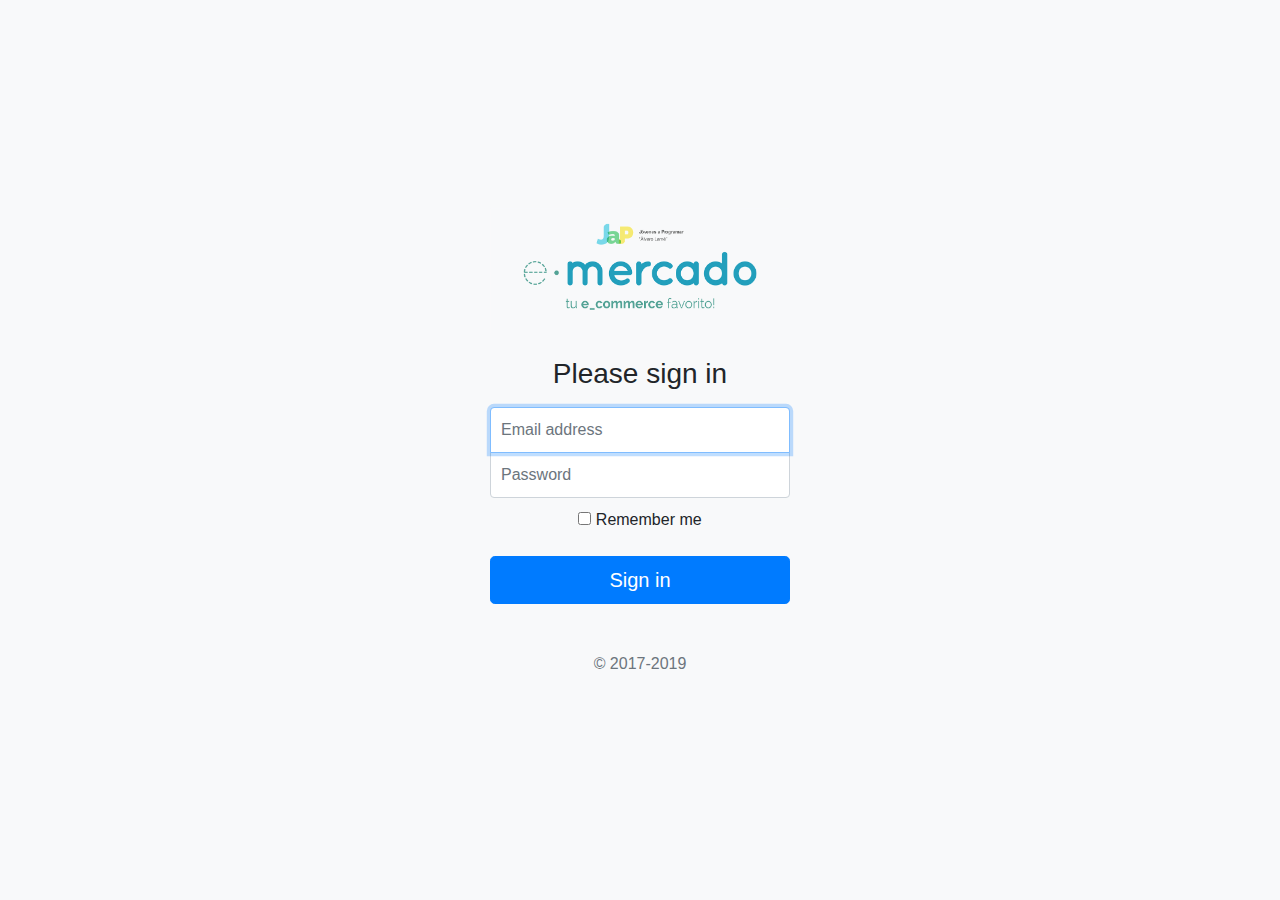
==== commit d0da04c8: "commit 2-" ====
--- a/index.html
+++ b/index.html
@@ -14,6 +14,7 @@
   <link href="css/bootstrap.min.css" rel="stylesheet">
   <link href="css/styles.css" rel="stylesheet">
   <link rel="canonical" href="https://getbootstrap.com/docs/4.3/examples/sign-in/">
+  
   <style>
     html,
 body {
@@ -21,14 +22,13 @@
 }
 
 body {
-  font-family: sans-serif;
   display: -ms-flexbox;
   display: flex;
   -ms-flex-align: center;
   align-items: center;
   padding-top: 40px;
   padding-bottom: 40px;
-  background-color: #f5f5f5;
+  background-color: #f8f9fa;
 }
 
 .form-signin {
@@ -60,6 +60,20 @@
   border-top-left-radius: 0;
   border-top-right-radius: 0;
 }
+      .bd-placeholder-img {
+        font-size: 1.125rem;
+        text-anchor: middle;
+        -webkit-user-select: none;
+        -moz-user-select: none;
+        -ms-user-select: none;
+        user-select: none;
+      }
+
+      @media (min-width: 768px) {
+        .bd-placeholder-img-lg {
+          font-size: 3.5rem;
+        }
+      }
 
   </style>
 
@@ -67,7 +81,7 @@
 
 <body class="text-center">
   <form action="menu.html" class="form-signin">
-    <img class="mb-4" src="img/login.png" width="500" >
+    <img class="mb-4" style="align-items: center;" src="img/login.png" width="300">
     <h1 class="h3 mb-3 font-weight-normal">Please sign in</h1>
     <label for="inputEmail" class="sr-only">Email address</label>
     <input type="email" id="inputEmail" class="form-control" placeholder="Email address" required autofocus>
--- a/css/styles.css
+++ b/css/styles.css
@@ -1,27 +1,3 @@
-/* BASIC */
-
-
-body {
-  height: 100vh;
-}
-
-a {
-  color: #92badd;
-  display:inline-block;
-  text-decoration: none;
-  font-weight: 400;
-}
-
-h2 {
-  text-align: center;
-  font-size: 16px;
-  font-weight: 600;
-  text-transform: uppercase;
-  display:inline-block;
-  margin: 40px 8px 10px 8px; 
-  color: #cccccc;
-}
-
 .jumbotron, .card-body, .container, .site-header{
     font-family: 'Raleway', serif !important;
 }
@@ -162,234 +138,4 @@
 
 .checked {
   color: orange;
-}
-
-.wrapper {
-  display: flex;
-  align-items: center;
-  flex-direction: column; 
-  justify-content: center;
-  width: 100%;
-  min-height: 100%;
-  padding: 20px;
-}
-
-#formContent {
-  -webkit-border-radius: 10px 10px 10px 10px;
-  border-radius: 10px 10px 10px 10px;
-  background: #fff;
-  padding: 30px;
-  width: 90%;
-  max-width: 450px;
-  position: relative;
-  padding: 0px;
-  -webkit-box-shadow: 0 30px 60px 0 rgba(0,0,0,0.3);
-  box-shadow: 0 30px 60px 0 rgba(0,0,0,0.3);
-  text-align: center;
-}
-
-#formFooter {
-  background-color: #f6f6f6;
-  border-top: 1px solid #dce8f1;
-  padding: 25px;
-  text-align: center;
-  -webkit-border-radius: 0 0 10px 10px;
-  border-radius: 0 0 10px 10px;
-}
-
-
-
-/* TABS */
-
-h2.inactive {
-  color: #cccccc;
-}
-
-h2.active {
-  color: #0d0d0d;
-  border-bottom: 2px solid #5fbae9;
-}
-
-
-
-/* FORM TYPOGRAPHY*/
-
-input[type=button], input[type=submit], input[type=reset]  {
-  background-color: #56baed;
-  border: none;
-  color: white;
-  padding: 15px 80px;
-  text-align: center;
-  text-decoration: none;
-  display: inline-block;
-  text-transform: uppercase;
-  font-size: 13px;
-  -webkit-box-shadow: 0 10px 30px 0 rgba(95,186,233,0.4);
-  box-shadow: 0 10px 30px 0 rgba(95,186,233,0.4);
-  -webkit-border-radius: 5px 5px 5px 5px;
-  border-radius: 5px 5px 5px 5px;
-  margin: 5px 20px 40px 20px;
-  -webkit-transition: all 0.3s ease-in-out;
-  -moz-transition: all 0.3s ease-in-out;
-  -ms-transition: all 0.3s ease-in-out;
-  -o-transition: all 0.3s ease-in-out;
-  transition: all 0.3s ease-in-out;
-}
-
-input[type=button]:hover, input[type=submit]:hover, input[type=reset]:hover  {
-  background-color: #39ace7;
-}
-
-input[type=button]:active, input[type=submit]:active, input[type=reset]:active  {
-  -moz-transform: scale(0.95);
-  -webkit-transform: scale(0.95);
-  -o-transform: scale(0.95);
-  -ms-transform: scale(0.95);
-  transform: scale(0.95);
-}
-
-input[type=text] {
-  background-color: #f6f6f6;
-  border: none;
-  color: #0d0d0d;
-  padding: 15px 32px;
-  text-align: center;
-  text-decoration: none;
-  display: inline-block;
-  font-size: 16px;
-  margin: 5px;
-  width: 85%;
-  border: 2px solid #f6f6f6;
-  -webkit-transition: all 0.5s ease-in-out;
-  -moz-transition: all 0.5s ease-in-out;
-  -ms-transition: all 0.5s ease-in-out;
-  -o-transition: all 0.5s ease-in-out;
-  transition: all 0.5s ease-in-out;
-  -webkit-border-radius: 5px 5px 5px 5px;
-  border-radius: 5px 5px 5px 5px;
-}
-
-input[type=text]:focus {
-  background-color: #fff;
-  border-bottom: 2px solid #5fbae9;
-}
-
-input[type=text]:placeholder {
-  color: #cccccc;
-}
-
-
-
-/* ANIMATIONS */
-
-/* Simple CSS3 Fade-in-down Animation */
-.fadeInDown {
-  -webkit-animation-name: fadeInDown;
-  animation-name: fadeInDown;
-  -webkit-animation-duration: 1s;
-  animation-duration: 1s;
-  -webkit-animation-fill-mode: both;
-  animation-fill-mode: both;
-}
-
-@-webkit-keyframes fadeInDown {
-  0% {
-    opacity: 0;
-    -webkit-transform: translate3d(0, -100%, 0);
-    transform: translate3d(0, -100%, 0);
-  }
-  100% {
-    opacity: 1;
-    -webkit-transform: none;
-    transform: none;
-  }
-}
-
-@keyframes fadeInDown {
-  0% {
-    opacity: 0;
-    -webkit-transform: translate3d(0, -100%, 0);
-    transform: translate3d(0, -100%, 0);
-  }
-  100% {
-    opacity: 1;
-    -webkit-transform: none;
-    transform: none;
-  }
-}
-
-/* Simple CSS3 Fade-in Animation */
-@-webkit-keyframes fadeIn { from { opacity:0; } to { opacity:1; } }
-@-moz-keyframes fadeIn { from { opacity:0; } to { opacity:1; } }
-@keyframes fadeIn { from { opacity:0; } to { opacity:1; } }
-
-.fadeIn {
-  opacity:0;
-  -webkit-animation:fadeIn ease-in 1;
-  -moz-animation:fadeIn ease-in 1;
-  animation:fadeIn ease-in 1;
-
-  -webkit-animation-fill-mode:forwards;
-  -moz-animation-fill-mode:forwards;
-  animation-fill-mode:forwards;
-
-  -webkit-animation-duration:1s;
-  -moz-animation-duration:1s;
-  animation-duration:1s;
-}
-
-.fadeIn.first {
-  -webkit-animation-delay: 0.4s;
-  -moz-animation-delay: 0.4s;
-  animation-delay: 0.4s;
-}
-
-.fadeIn.second {
-  -webkit-animation-delay: 0.6s;
-  -moz-animation-delay: 0.6s;
-  animation-delay: 0.6s;
-}
-
-.fadeIn.third {
-  -webkit-animation-delay: 0.8s;
-  -moz-animation-delay: 0.8s;
-  animation-delay: 0.8s;
-}
-
-.fadeIn.fourth {
-  -webkit-animation-delay: 1s;
-  -moz-animation-delay: 1s;
-  animation-delay: 1s;
-}
-
-/* Simple CSS3 Fade-in Animation */
-.underlineHover:after {
-  display: block;
-  left: 0;
-  bottom: -10px;
-  width: 0;
-  height: 2px;
-  background-color: #56baed;
-  content: "";
-  transition: width 0.2s;
-}
-
-.underlineHover:hover {
-  color: #0d0d0d;
-}
-
-.underlineHover:hover:after{
-  width: 100%;
-}
-
-
-
-/* OTHERS */
-
-*:focus {
-    outline: none;
-} 
-
-#icon {
-  width:60%;
-}
+}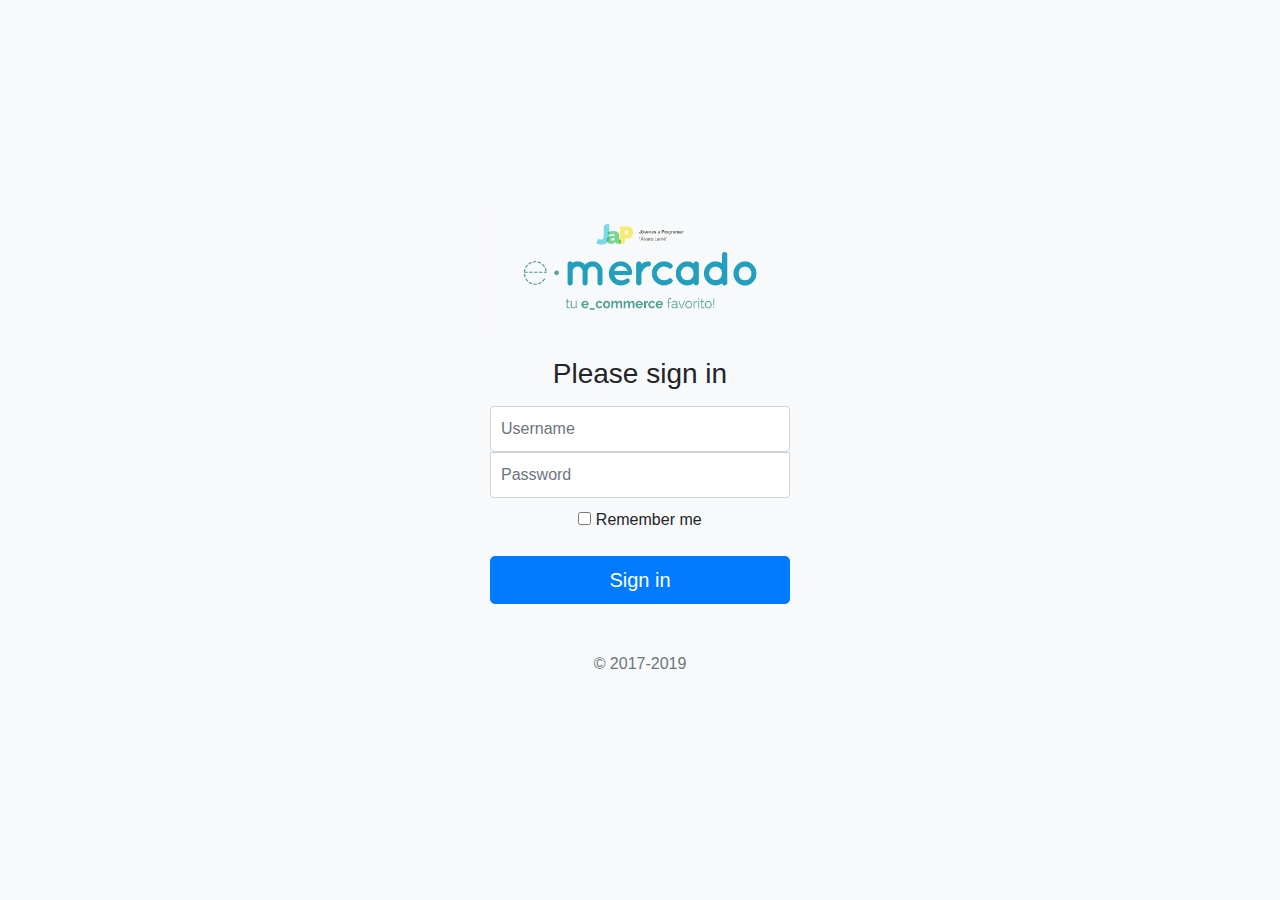
==== commit 59c28ad1: "commit 3" ====
--- a/index.html
+++ b/index.html
@@ -80,11 +80,11 @@
 </head>
 
 <body class="text-center">
-  <form action="menu.html" class="form-signin">
+  <form action="menu.html" onsubmit="return setUser()" class="form-signin">
     <img class="mb-4" style="align-items: center;" src="img/login.png" width="300">
     <h1 class="h3 mb-3 font-weight-normal">Please sign in</h1>
-    <label for="inputEmail" class="sr-only">Email address</label>
-    <input type="email" id="inputEmail" class="form-control" placeholder="Email address" required autofocus>
+    <label for="inputUser" class="sr-only">User</label>
+    <input type="user" id="inputUser" class="form-control" placeholder="Username" required>
     <label for="inputPassword" class="sr-only">Password</label>
     <input type="password" id="inputPassword" class="form-control" placeholder="Password" required style="display: flex;">
     <div class="checkbox mb-3">
@@ -100,5 +100,6 @@
   
   
 </body>
+<script src="js/login.js"></script>
 
 </html>